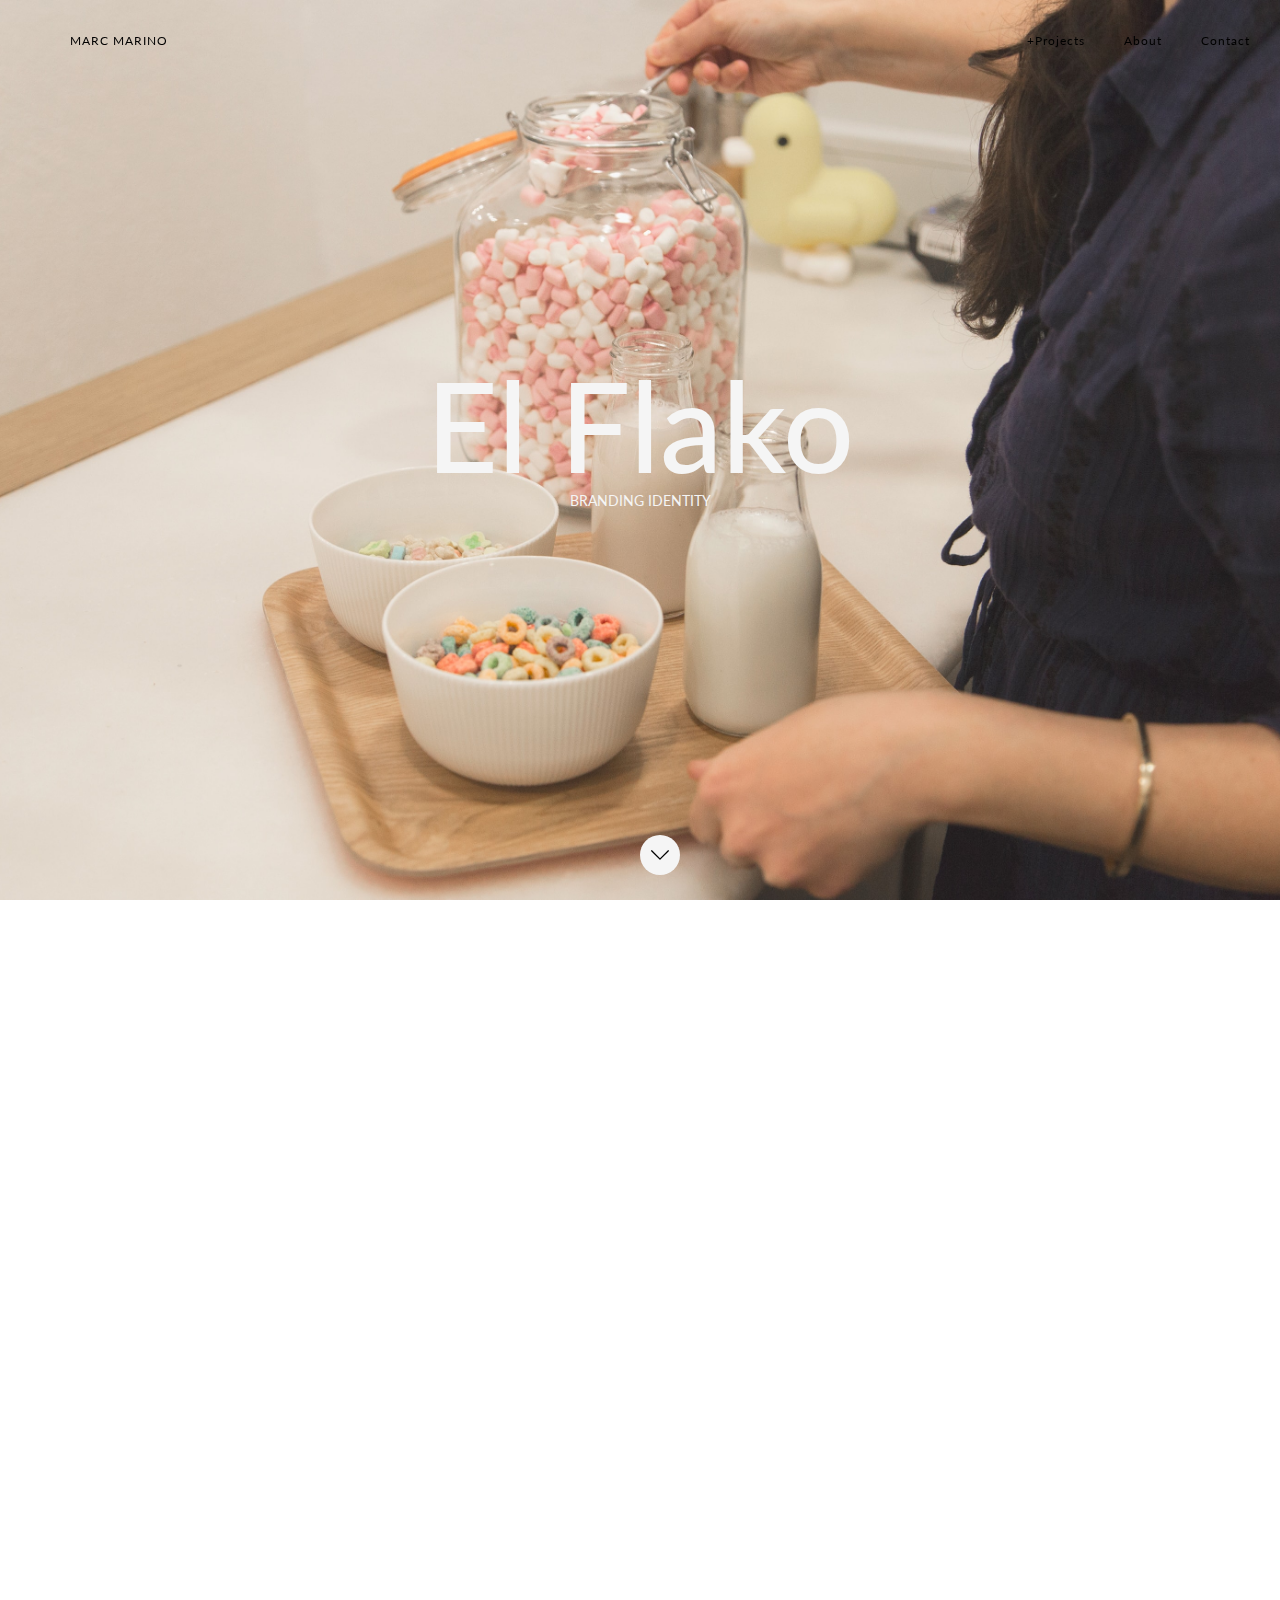
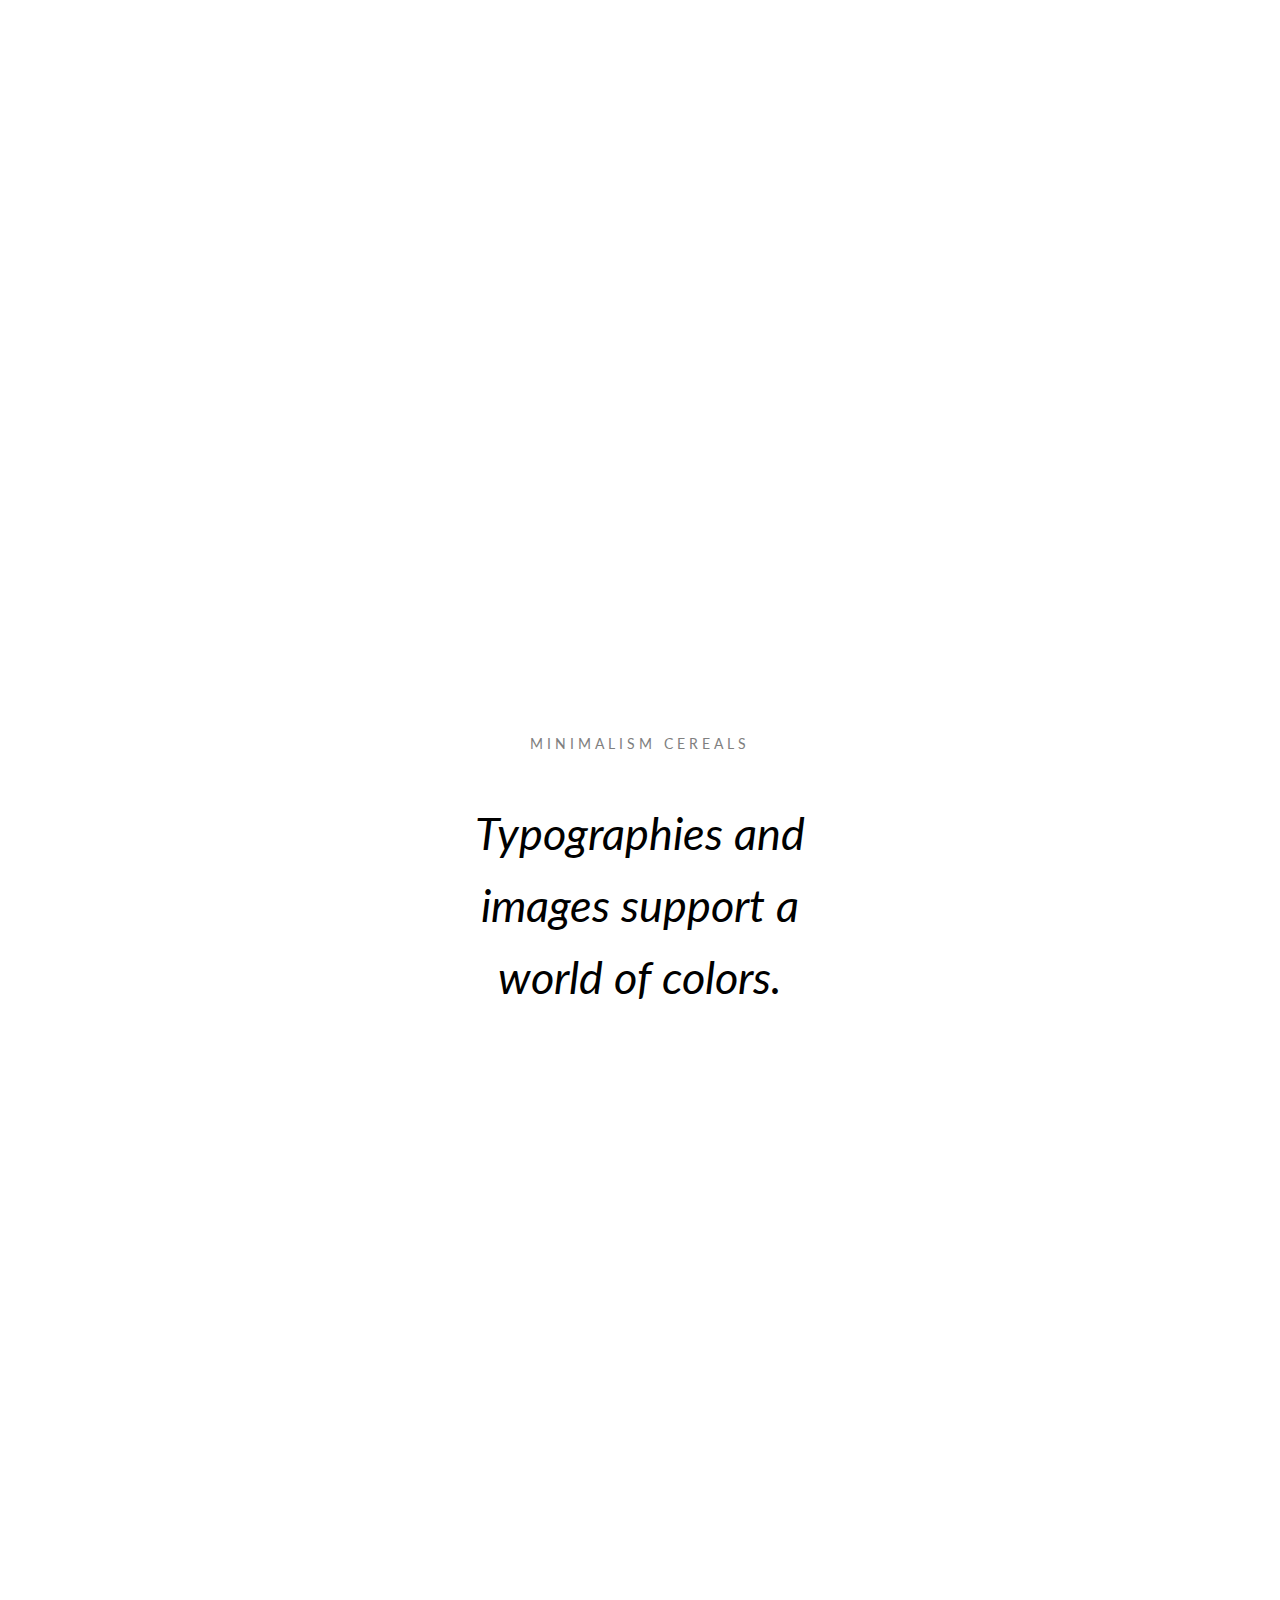
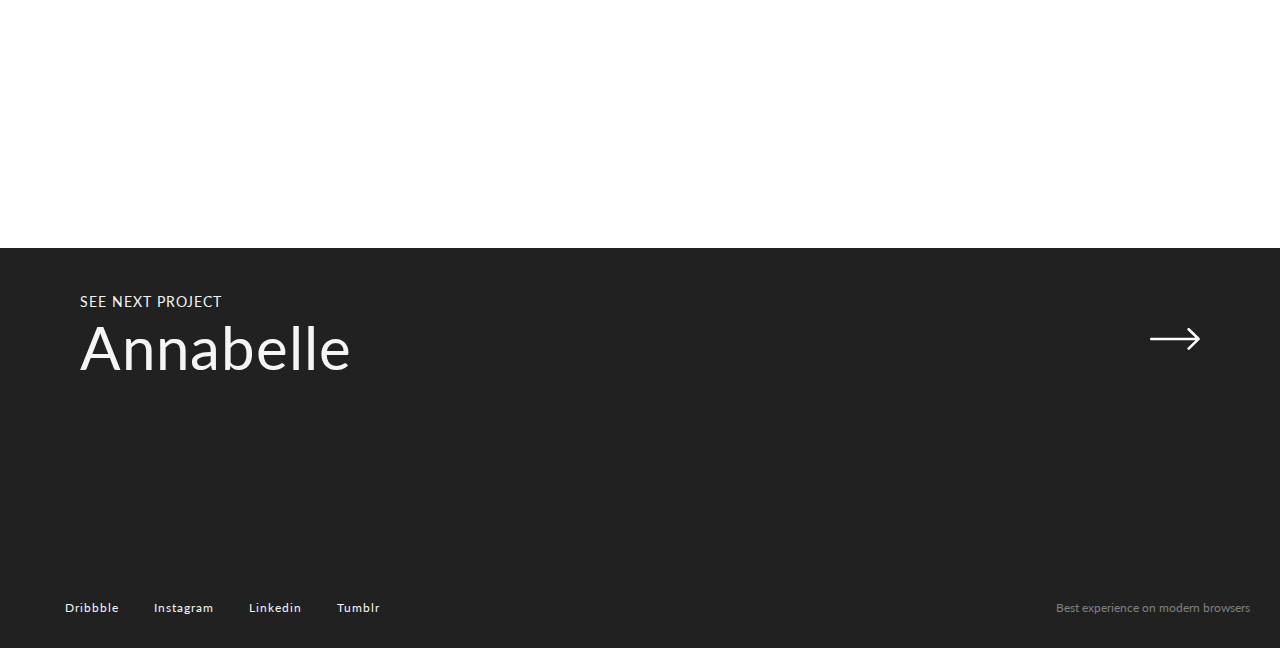
==== el-flako.html @ f0901fea "overlay to do" ====
<!DOCTYPE html>
<html lang="en">

<head>
    <meta charset="UTF-8">
    <meta name="viewport" content="width=device-width, initial-scale=1.0">
    <title>El Flako</title>
    <!-- swiper -->
    <link rel="stylesheet" href="https://unpkg.com/swiper/swiper-bundle.min.css">
    <!-- css -->
    <link rel="stylesheet" href="css/styles.min.css">
</head>

<body class="elflako">
    <!-- overlay -->
    <!--  <div class="overlay"></div> -->
    <div class="loader"></div>

    <!-- Contact -->
    <div class="contact">
        <div class="form-head">
            <h3>Hello! Let's work together</h3>
            <div class="close"></div>
        </div>
        <form>
            <input type="text" placeholder="First name" class="input-text">
            <input type="text" placeholder="Second name" class="input-text">
            <input type="email" placeholder="Email adress" class="input-text email">
            <textarea  placeholder="Project description" class="input-text textarea"></textarea>

            <div class="form-btn">
                <input type="submit" value="send request" class="btn">
                <a href="#">Download resume</a>
            </div>
        </form>
    </div>
    
    <!-- header -->
    <header class="header black">
        <div class="logo">
            <a href="index.html" class="logo">marc marino</a>
        </div>
        <nav class="main-nav">
            <a href="projects.html">+Projects</a>
            <a href="#">About</a>
            <a href="#" class="contactLink">Contact</a>
        </nav>
    </header>
    <div class="hero">
        <h1>El Flako<span>Branding identity</span></h1>
        <div class="down-arrow">
            <img src="img/down-arrow.svg" alt="down-arrow">
        </div>
    </div>
    

    <!-- challenge -->
    <div class="challenge">
        <div class="wrapper-c">
            <!-- texte -->
            <div class="chall-text reveal">
                <h4>CHALLENGE</h4>
                <p>Being the first. Being the first in showing a new concept in Barcelona. Despite its clear 60’s style. El Flako -the first cereal coffee in Barcelona- is a meeting point to discover the essence of the first cultural revolutions. At El Flako you can relive the real 60’s. So, there is a reason why the Doors’ album Morrison Hotel is the starting point of the coffee’s façade. A clear typography and, in particular, really eye-catching too.</p>
                <p>Thanks to El Flako I could experience and create something new. It was a real exercise of style, full of graphic elements adapted to the contemporary line of a urban area, as it is Barcelona. This is what El Flako is: a new style concept.</p>
            </div>
            <!-- thumbs -->
            <div class="thumbs reveal">
                <div class="col1">
                    <div class="thumb-full elfako1"></div>
                </div>
                <div class="col2">
                    <div class="thumb-full elfako2"></div>
                </div>
            </div>
            <!-- brand-identity -->
            <div class="brand-identity reveal">
                <h4>brand identity</h4>
                <p>A new concept store in <br>Barcelona with a <br> vintage soul.</p>
            </div>

            <!-- slider -->
            <div class="swiper-container reveal">
                <!-- Additional required wrapper -->
                <div class="swiper-wrapper">
                    <!-- Slides -->
                    <div class="swiper-slide">
                        <img src="img/slider1.jpeg" alt="slider">
                    </div>
                    <div class="swiper-slide">
                        <img src="img/slider2.jpeg" alt="slider">
                    </div>
                    <div class="swiper-slide">
                        <img src="img/slider3.jpg" alt="slider">
                    </div>
                    <div class="swiper-slide">
                        <img src="img/slider4.jpg" alt="slider">
                    </div>
                </div>
                <!-- pagination -->
                <div class="swiper-pagination"></div>
                <!-- buttons -->
                <div class="swiper-button-prev"></div>
                <div class="swiper-button-next"></div>
            </div>

            <!-- elfako-web -->
            <div class="elfako-web reveal">
                <div class="elfako-web-img"></div>
            </div>
            <!-- minimalism -->
            <div class="minimalism">
                <h4>minimalism cereals</h4>
                <p>Typographies and <br>images support a <br> world of colors.</p>
            </div>
            <!-- gelery -->
            <div class="galery">
                <div class="row-col reveal">
                    <div class="image1"></div>
                    <div class="image2"></div>
                </div>
                <div class="row row-img3 reveal"></div>
                <div class="row row-img4 reveal"></div>
            </div>
            
        </div>
        <!-- footer-pages -->
        <footer class="footer footer-pages">
            <div class="next-project">
                <div class="next-content">
                    <a href="#"><h3>see next project<span>Annabelle</span></h3></a>
                </div>
                <div class="arrow">
                    <a href="#"><img src="img/arrow.svg" alt="arrow"></a>
                </div>
            </div>
            <nav class="footer-nav">
                <a href="#">Dribbble</a>
                <a href="#">Instagram</a>
                <a href="#">Linkedin</a>
                <a href="#">Tumblr</a>
                <span>Best experience on modern browsers</span>
            </nav>
        </footer>
    </div>

    
    <!-- swiper -->
    <script src="https://unpkg.com/swiper/swiper-bundle.min.js"></script>
    <!-- js -->
    <script src="js/main.js"></script>
    
</body>

</html>
---- css/styles.min.css ----
@import url("https://fonts.googleapis.com/css2?family=Lato:wght@300;400;700&display=swap");@-webkit-keyframes down{0%{-webkit-transform:translateY(-100%);transform:translateY(-100%)}100%{-webkit-transform:translateY(0);transform:translateY(0)}}@keyframes down{0%{-webkit-transform:translateY(-100%);transform:translateY(-100%)}100%{-webkit-transform:translateY(0);transform:translateY(0)}}@-webkit-keyframes up{0%{opacity:0;-webkit-transform:translate(-50%, -30%);transform:translate(-50%, -30%)}100%{-webkit-transform:translate(-50%, -50%);transform:translate(-50%, -50%)}}@keyframes up{0%{opacity:0;-webkit-transform:translate(-50%, -30%);transform:translate(-50%, -30%)}100%{-webkit-transform:translate(-50%, -50%);transform:translate(-50%, -50%)}}/*! normalize.css v8.0.1 | MIT License | github.com/necolas/normalize.css */html{line-height:1.15;-webkit-text-size-adjust:100%}html{-webkit-box-sizing:border-box;box-sizing:border-box}*,*:before,*:after{-webkit-box-sizing:inherit;box-sizing:inherit}body{margin:0}main{display:block}h1{font-size:2em;margin:.67em 0}hr{-webkit-box-sizing:content-box;box-sizing:content-box;height:0;overflow:visible}pre{font-family:monospace,monospace;font-size:1em}a{background-color:transparent}abbr[title]{border-bottom:none;text-decoration:underline;-webkit-text-decoration:underline dotted;text-decoration:underline dotted}b,strong{font-weight:bolder}code,kbd,samp{font-family:monospace,monospace;font-size:1em}small{font-size:80%}sub,sup{font-size:75%;line-height:0;position:relative;vertical-align:baseline}sub{bottom:-.25em}sup{top:-.5em}img{border-style:none}button,input,optgroup,select,textarea{font-family:inherit;font-size:100%;line-height:1.15;margin:0}button,input{overflow:visible}button,select{text-transform:none}button,[type="button"],[type="reset"],[type="submit"]{-webkit-appearance:button}button::-moz-focus-inner,[type="button"]::-moz-focus-inner,[type="reset"]::-moz-focus-inner,[type="submit"]::-moz-focus-inner{border-style:none;padding:0}button:-moz-focusring,[type="button"]:-moz-focusring,[type="reset"]:-moz-focusring,[type="submit"]:-moz-focusring{outline:1px dotted ButtonText}fieldset{padding:.35em .75em .625em}legend{-webkit-box-sizing:border-box;box-sizing:border-box;color:inherit;display:table;max-width:100%;padding:0;white-space:normal}progress{vertical-align:baseline}textarea{overflow:auto}[type="checkbox"],[type="radio"]{-webkit-box-sizing:border-box;box-sizing:border-box;padding:0}[type="number"]::-webkit-inner-spin-button,[type="number"]::-webkit-outer-spin-button{height:auto}[type="search"]{-webkit-appearance:textfield;outline-offset:-2px}[type="search"]::-webkit-search-decoration{-webkit-appearance:none}::-webkit-file-upload-button{-webkit-appearance:button;font:inherit}details{display:block}summary{display:list-item}template{display:none}[hidden]{display:none}.swiper-container{width:100%;height:600px;border-radius:10px;margin-bottom:100px}.swiper-slide{background:lightgray}.swiper-button-prev,.swiper-button-next{color:white;width:80px}.footer-nav{width:100vw;position:absolute;bottom:0;left:0;display:-webkit-box;display:-ms-flexbox;display:flex;-webkit-box-pack:start;-ms-flex-pack:start;justify-content:flex-start;-webkit-box-align:center;-ms-flex-align:center;align-items:center;padding:30px}.footer-nav a{margin-left:35px}.footer-nav span{margin-left:auto;font-size:12px;color:gray}@media screen and (max-width: 990px){.footer-nav{display:none}}.footer-pages{background:#212121;color:whitesmoke;position:relative;height:400px}.footer-pages .next-project{display:-webkit-box;display:-ms-flexbox;display:flex;padding:30px 80px}.footer-pages .next-project .next-content h3{text-transform:uppercase;font-size:14px;line-height:20px;letter-spacing:1px;font-weight:400}.footer-pages .next-project .next-content h3 span{display:block;font-size:60px;line-height:50px;text-transform:capitalize;padding-top:10px}.footer-pages .next-project .arrow{width:50px;margin-left:auto;margin-top:50px}@media (max-width: 990px){.footer-pages{height:300px}}.header{width:100vw;position:fixed;display:-webkit-box;display:-ms-flexbox;display:flex;z-index:11;-webkit-box-pack:end;-ms-flex-pack:end;justify-content:flex-end;padding:30px;-webkit-animation:1s ease-out down;animation:1s ease-out down}.header .logo{margin-right:auto;margin-left:20px;text-transform:uppercase}.header .main-nav a{margin-left:35px}.header .main-nav a:hover{text-decoration:line-through}@media screen and (max-width: 990px){.header{display:block;background-color:#2c2d2d}.header .logo{margin-right:0;margin-left:0;text-align:center;font-size:12px;letter-spacing:4px}.header .main-nav{display:-webkit-box;display:-ms-flexbox;display:flex;-ms-flex-pack:distribute;justify-content:space-around;margin-top:40px}}body{width:100vw;font-family:'Lato', sans-serif;background:black;overflow-x:hidden}img{max-width:100%}a{text-decoration:none;font-size:12px;line-height:20px;font-weight:400;color:whitesmoke;letter-spacing:1px}.overlay{background-color:#1a1a1a;opacity:1;position:absolute;z-index:100}.reveal{opacity:0;-webkit-transform:translateY(0);transform:translateY(0)}.reveal-visible{opacity:1;-webkit-transform:translateY(-60px);transform:translateY(-60px);-webkit-transition:1s;transition:1s}.contact{width:600px;height:100vh;background-color:#141414;position:fixed;top:0;right:-600px;z-index:18;padding:20px 40px;-webkit-transition:.3s  all ease-in-out;transition:.3s  all ease-in-out}.contact h3{font-size:32px;font-weight:500;color:whitesmoke}.contact form{display:-webkit-box;display:-ms-flexbox;display:flex;-ms-flex-wrap:wrap;flex-wrap:wrap;-webkit-box-pack:justify;-ms-flex-pack:justify;justify-content:space-between}.contact form .input-text{width:48%;height:50px;margin-right:10px;margin-bottom:20px;padding-left:10px;border-style:none;border-radius:2px;background-color:#2c2d2d;font-size:14px;font-weight:400}.contact form .input-text.email{width:100%}.contact form .input-text.textarea{width:100%;height:200px;padding-top:10px}.btn{margin-top:20px;padding:15px;border:1px solid #fff;border-radius:2px;background-color:transparent;color:#fff;font-size:14px;font-weight:500;letter-spacing:1px;cursor:pointer}.form-btn a{color:#fff;text-decoration:underline;border:none;margin-left:20px;font-size:14px;font-weight:500;letter-spacing:1px;cursor:pointer}.form-head{display:-webkit-box;display:-ms-flexbox;display:flex;-webkit-box-pack:justify;-ms-flex-pack:justify;justify-content:space-between;-webkit-box-align:center;-ms-flex-align:center;align-items:center;margin-bottom:40px}.close{width:30px;height:30px;float:right;border-radius:30px;background-image:url(../img/close.svg);background-position:50% 50%;background-size:10px;background-repeat:no-repeat}.closed{-webkit-transition:.3s all ease-in-out;transition:.3s all ease-in-out;right:0}@media screen and (max-width: 990px){.contact{width:100vw;right:-100vw}.closed{right:0}}body.elflako{background-color:white}.header.black a{color:black}.hero{background:url(../img/hero.jpg) center/cover;background-attachment:fixed;height:100vh;display:-webkit-box;display:-ms-flexbox;display:flex;-webkit-box-pack:center;-ms-flex-pack:center;justify-content:center;-webkit-box-align:center;-ms-flex-align:center;align-items:center}.hero h1{color:whitesmoke;font-size:125px;line-height:72px;font-weight:500;text-align:center}.hero h1 span{display:block;font-size:14px;line-height:20px;font-weight:400;padding-top:30px;text-transform:uppercase}.down-arrow{width:40px;height:40px;position:absolute;bottom:25px;left:50%;background:whitesmoke;border-radius:100%;display:-webkit-box;display:-ms-flexbox;display:flex;-webkit-box-pack:center;-ms-flex-pack:center;justify-content:center;-webkit-box-align:center;-ms-flex-align:center;align-items:center}.down-arrow img{width:20px}.challenge{margin:0}.challenge .wrapper-c{width:50%;margin:0 auto}.challenge .wrapper-c .chall-text{margin:0 auto}.challenge .wrapper-c .chall-text h4{margin:0;padding-top:150px;color:gray;letter-spacing:4px;font-weight:400}.challenge .wrapper-c .chall-text p{font-size:16px;line-height:32px;color:#333;padding-top:30px}.challenge .wrapper-c .thumbs{width:100%;height:500px;display:-webkit-box;display:-ms-flexbox;display:flex;-webkit-box-pack:justify;-ms-flex-pack:justify;justify-content:space-between;margin-top:100px}.challenge .wrapper-c .thumbs .col1{width:48%;height:500px;padding-right:15px;padding-left:0px;background-color:#fafafa;border-radius:10px}.challenge .wrapper-c .thumbs .col1 .elfako1{background:url(../img/brand-black.png) center/contain;background-repeat:no-repeat}.challenge .wrapper-c .thumbs .col2{width:48%;height:500px;padding-right:0px;padding-left:15px;background-color:#2c2d2d;border-radius:10px}.challenge .wrapper-c .thumbs .col2 .elfako2{background:url(../img/brand-white.png) center/contain;background-repeat:no-repeat}.thumb-full{width:100%;height:100%}.brand-identity{width:70%;margin:0 auto;text-align:center;padding:140px 0 40px}.brand-identity h4{color:gray;letter-spacing:4px;font-weight:400;text-transform:uppercase;font-size:14px}.brand-identity p{font-size:45px;line-height:72px;font-style:italic}.elfako-web{height:600px;border-radius:10px}.elfako-web .elfako-web-img{background:url(../img/flako-web-min.png) center/cover;height:100%}.minimalism{width:70%;margin:0 auto;text-align:center;padding:80px 0}.minimalism h4{color:gray;letter-spacing:4px;font-weight:400;text-transform:uppercase;font-size:14px}.minimalism p{font-size:45px;line-height:72px;font-style:italic}.galery{width:100%}.galery .row-col{display:-webkit-box;display:-ms-flexbox;display:flex;-webkit-box-pack:justify;-ms-flex-pack:justify;justify-content:space-between;margin-bottom:80px}.galery .row-col>div{width:48%}.galery .row-col .image1{background:url(../img/03.jpg) center/cover;background-repeat:no-repeat;padding-right:15px;padding-left:0px;border-radius:10px;height:500px}.galery .row-col .image2{background:url(../img/04.jpg) center/cover;background-repeat:no-repeat;padding-right:0px;padding-left:15px;border-radius:10px;height:500px}.galery .row{height:800px;border-radius:10px;margin:50px 0}.galery .row-img3{background:url(../img/flako6-min.jpg) center/cover}.galery .row-img4{background:url(../img/flako7-min.jpg) center/cover;margin-bottom:80px}@media (max-width: 990px){.elflako .header{background:white}.elflako .header a{color:#2c2d2d}.hero{height:500px;width:100vw;position:relative;top:136px;left:0;background-attachment:initial}.hero h1{font-size:70px}.hero h1 span{padding-top:10px}.hero .down-arrow{display:none}.challenge .wrapper-c{width:90%;padding-top:100px}.challenge .wrapper-c .chall-text{width:90%}.challenge .wrapper-c .thumbs{margin-top:60px;-webkit-box-orient:vertical;-webkit-box-direction:normal;-ms-flex-direction:column;flex-direction:column;height:auto}.challenge .wrapper-c .thumbs .col1,.challenge .wrapper-c .thumbs .col2{margin-bottom:20px;width:100%}.brand-identity{padding-top:40px}.minimalism{padding-top:10px}.galery .row-col{-webkit-box-orient:vertical;-webkit-box-direction:normal;-ms-flex-direction:column;flex-direction:column;margin-bottom:0}.galery .row-col .image1,.galery .row-col .image2{width:100%;margin-bottom:30px}.galery .row{height:500px}}.splash{position:absolute;left:50%;top:50%;-webkit-transform:translate(-50%, -50%);transform:translate(-50%, -50%);width:70%;display:-webkit-box;display:-ms-flexbox;display:flex;-webkit-box-pack:justify;-ms-flex-pack:justify;justify-content:space-between;-webkit-box-align:center;-ms-flex-align:center;align-items:center;-webkit-animation:1.4s ease-out up;animation:1.4s ease-out up}.splash h1{font-size:125px;line-height:90px;font-weight:400;color:whitesmoke;width:70%}.splash h1 .sous-titre{font-size:14px;display:block}@media (max-width: 990px){.splash h1{width:100%;font-size:85px;letter-spacing:-2px;margin:0}.splash h1 .sous-titre{letter-spacing:2px}.splash a{display:none}}.works{width:100vw;height:100vh;display:-webkit-box;display:-ms-flexbox;display:flex;z-index:-2}.works>div{width:25%;position:relative;display:-webkit-box;display:-ms-flexbox;display:flex;-webkit-box-pack:center;-ms-flex-pack:center;justify-content:center;-webkit-box-align:center;-ms-flex-align:center;align-items:center;overflow:hidden}.works>div h2{font-size:30px;font-weight:normal}.works>div h2 span{display:block;font-size:12px;margin-top:10px;text-transform:uppercase;text-align:center}.work1:before{background:url(../img/download-2.jpg) center/cover}.work2:before{background:url(../img/download.png) center/cover}.work3:before{background:url(../img/download.jpg) center/cover}.work4:before{background:url(../img/download-1.jpg) center/cover}.works div:before{content:'';position:absolute;top:0;left:0;width:100%;height:100%;opacity:0;-webkit-transition:.3s all ease-in-out;transition:.3s all ease-in-out;z-index:-1}.works div:hover:before{opacity:1}@media (max-width: 990px){.works{display:inline-block;height:100vh;width:100vw;padding-top:10%}.works>div{position:relative;height:600px;width:100%;display:-webkit-box;display:-ms-flexbox;display:flex;-webkit-box-pack:center;-ms-flex-pack:center;justify-content:center;-webkit-box-align:center;-ms-flex-align:center;align-items:center}.works div:before{opacity:1}.works>div h2{font-size:60px}.works>div h2 span{margin-top:20px}}
/*# sourceMappingURL=styles.min.css.map */
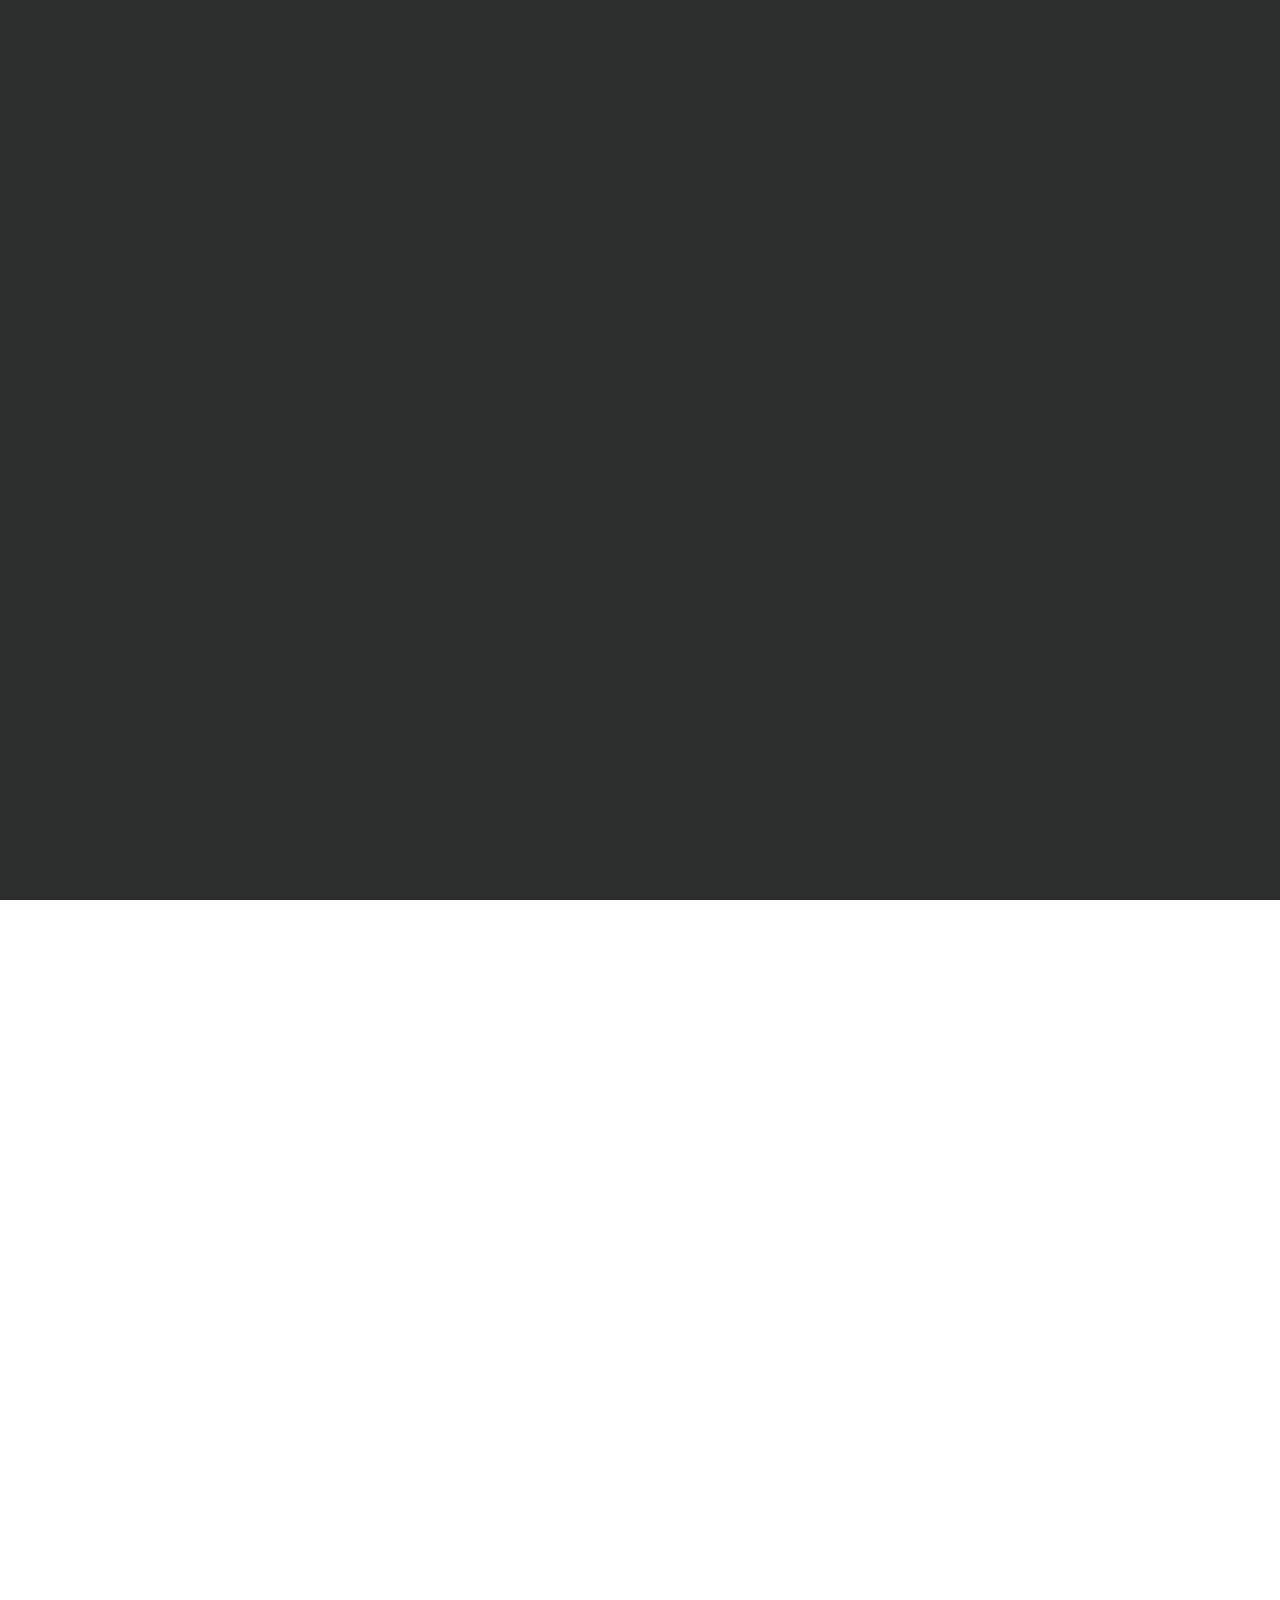
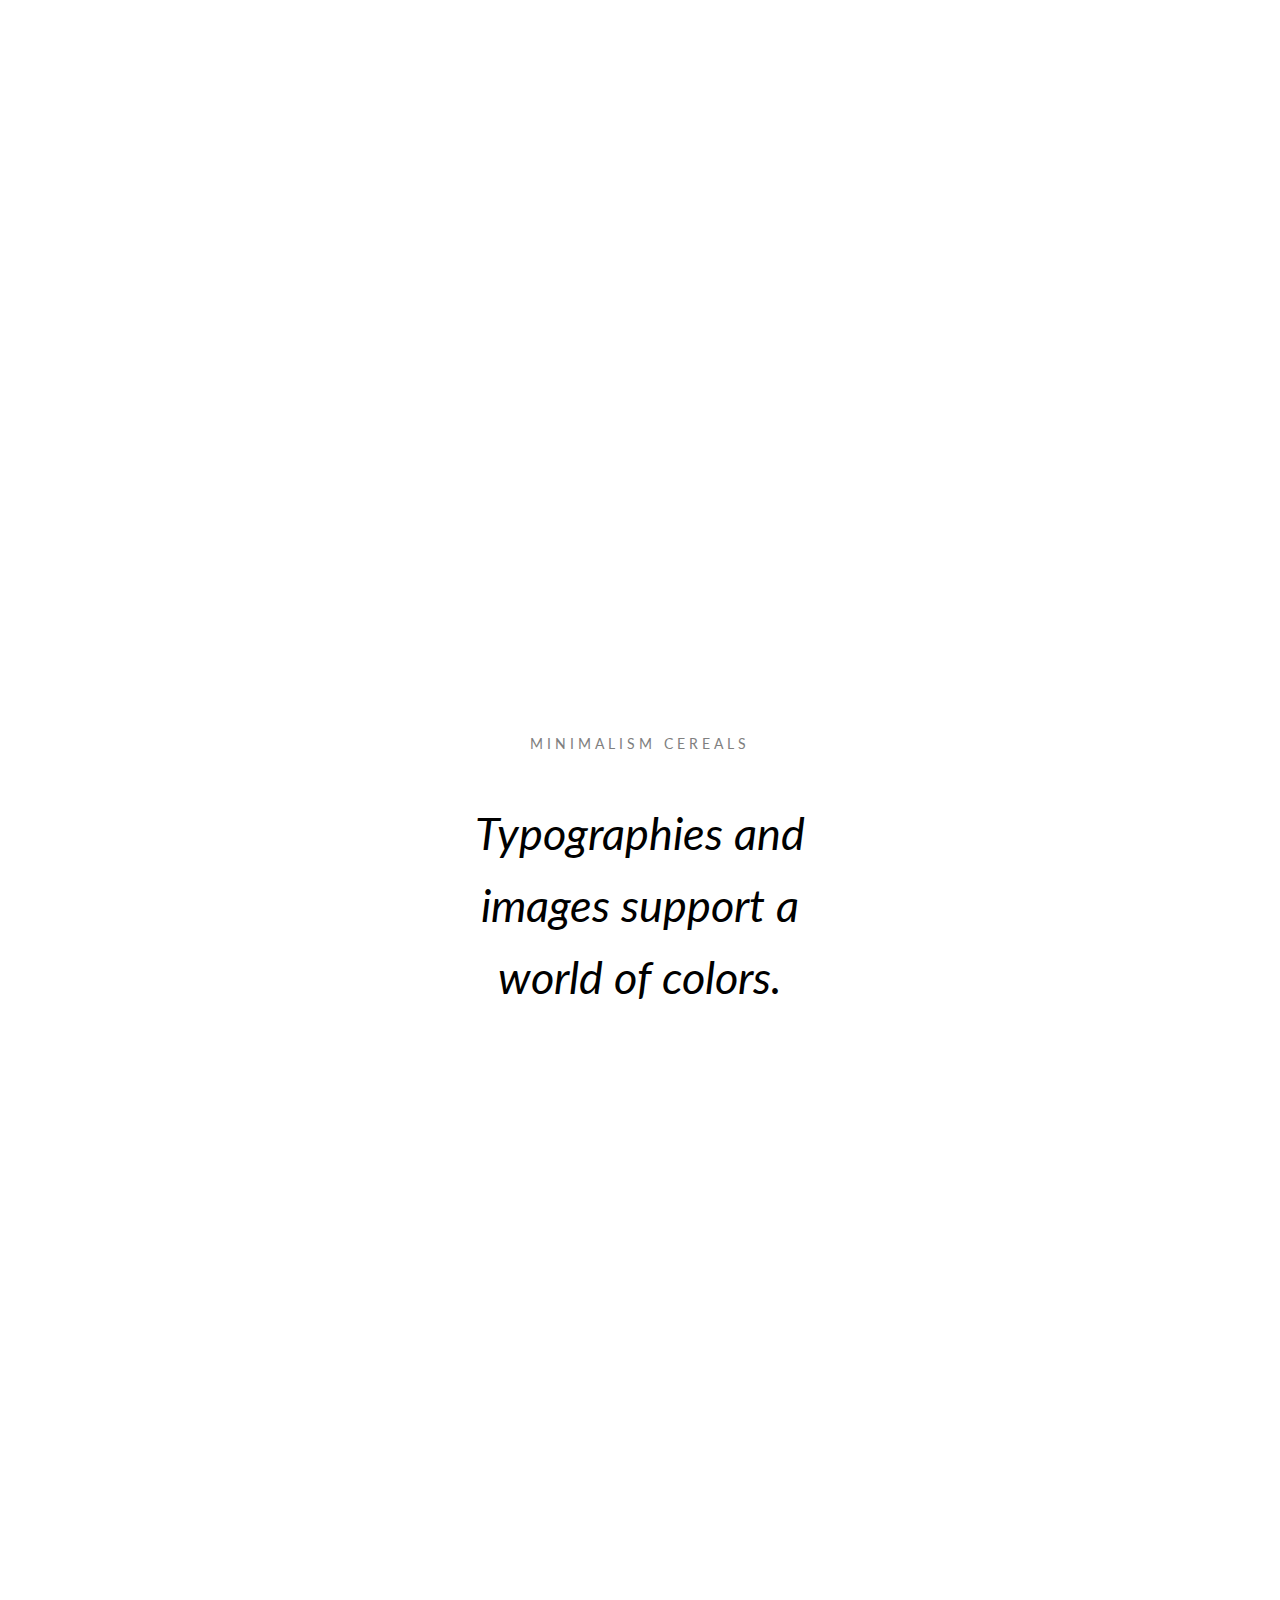
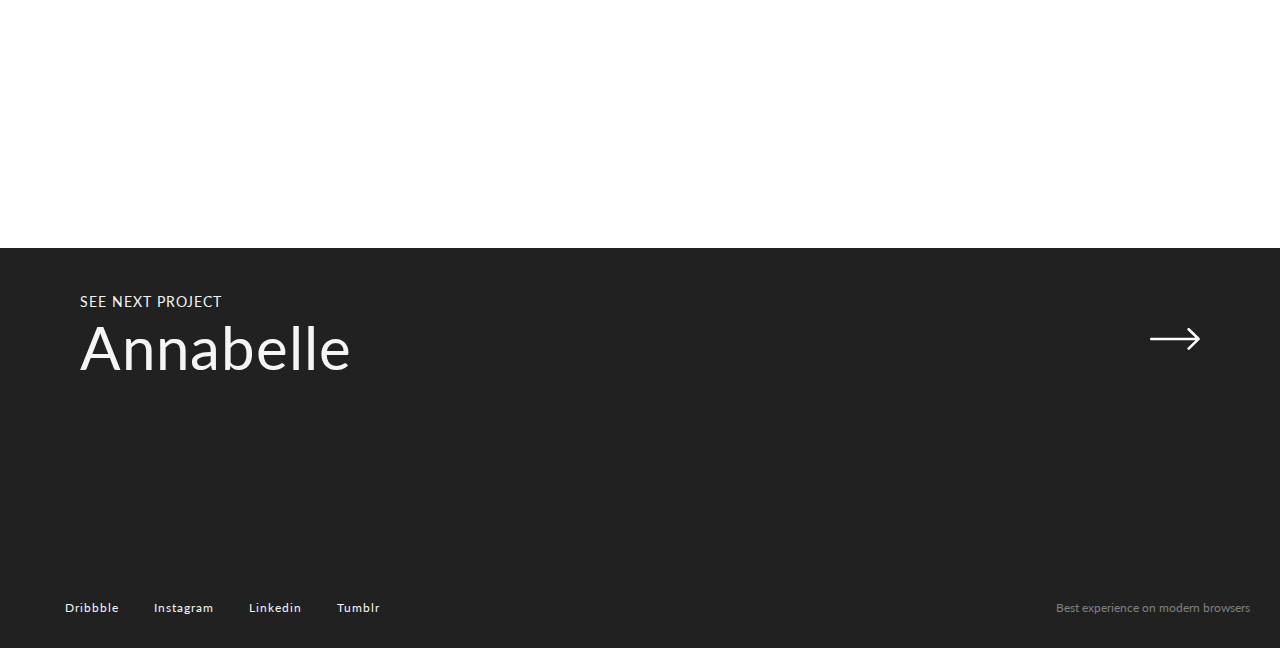
==== commit 163d88ec: "curtain + margin-left" ====
--- a/el-flako.html
+++ b/el-flako.html
@@ -12,9 +12,8 @@
 </head>
 
 <body class="elflako">
-    <!-- overlay -->
-    <!--  <div class="overlay"></div> -->
-    <div class="loader"></div>
+    <!-- curtain -->
+    <div class="curtain"></div>
 
     <!-- Contact -->
     <div class="contact">
--- a/css/styles.min.css
+++ b/css/styles.min.css
@@ -1,2 +1,2 @@
-@import url("https://fonts.googleapis.com/css2?family=Lato:wght@300;400;700&display=swap");@-webkit-keyframes down{0%{-webkit-transform:translateY(-100%);transform:translateY(-100%)}100%{-webkit-transform:translateY(0);transform:translateY(0)}}@keyframes down{0%{-webkit-transform:translateY(-100%);transform:translateY(-100%)}100%{-webkit-transform:translateY(0);transform:translateY(0)}}@-webkit-keyframes up{0%{opacity:0;-webkit-transform:translate(-50%, -30%);transform:translate(-50%, -30%)}100%{-webkit-transform:translate(-50%, -50%);transform:translate(-50%, -50%)}}@keyframes up{0%{opacity:0;-webkit-transform:translate(-50%, -30%);transform:translate(-50%, -30%)}100%{-webkit-transform:translate(-50%, -50%);transform:translate(-50%, -50%)}}/*! normalize.css v8.0.1 | MIT License | github.com/necolas/normalize.css */html{line-height:1.15;-webkit-text-size-adjust:100%}html{-webkit-box-sizing:border-box;box-sizing:border-box}*,*:before,*:after{-webkit-box-sizing:inherit;box-sizing:inherit}body{margin:0}main{display:block}h1{font-size:2em;margin:.67em 0}hr{-webkit-box-sizing:content-box;box-sizing:content-box;height:0;overflow:visible}pre{font-family:monospace,monospace;font-size:1em}a{background-color:transparent}abbr[title]{border-bottom:none;text-decoration:underline;-webkit-text-decoration:underline dotted;text-decoration:underline dotted}b,strong{font-weight:bolder}code,kbd,samp{font-family:monospace,monospace;font-size:1em}small{font-size:80%}sub,sup{font-size:75%;line-height:0;position:relative;vertical-align:baseline}sub{bottom:-.25em}sup{top:-.5em}img{border-style:none}button,input,optgroup,select,textarea{font-family:inherit;font-size:100%;line-height:1.15;margin:0}button,input{overflow:visible}button,select{text-transform:none}button,[type="button"],[type="reset"],[type="submit"]{-webkit-appearance:button}button::-moz-focus-inner,[type="button"]::-moz-focus-inner,[type="reset"]::-moz-focus-inner,[type="submit"]::-moz-focus-inner{border-style:none;padding:0}button:-moz-focusring,[type="button"]:-moz-focusring,[type="reset"]:-moz-focusring,[type="submit"]:-moz-focusring{outline:1px dotted ButtonText}fieldset{padding:.35em .75em .625em}legend{-webkit-box-sizing:border-box;box-sizing:border-box;color:inherit;display:table;max-width:100%;padding:0;white-space:normal}progress{vertical-align:baseline}textarea{overflow:auto}[type="checkbox"],[type="radio"]{-webkit-box-sizing:border-box;box-sizing:border-box;padding:0}[type="number"]::-webkit-inner-spin-button,[type="number"]::-webkit-outer-spin-button{height:auto}[type="search"]{-webkit-appearance:textfield;outline-offset:-2px}[type="search"]::-webkit-search-decoration{-webkit-appearance:none}::-webkit-file-upload-button{-webkit-appearance:button;font:inherit}details{display:block}summary{display:list-item}template{display:none}[hidden]{display:none}.swiper-container{width:100%;height:600px;border-radius:10px;margin-bottom:100px}.swiper-slide{background:lightgray}.swiper-button-prev,.swiper-button-next{color:white;width:80px}.footer-nav{width:100vw;position:absolute;bottom:0;left:0;display:-webkit-box;display:-ms-flexbox;display:flex;-webkit-box-pack:start;-ms-flex-pack:start;justify-content:flex-start;-webkit-box-align:center;-ms-flex-align:center;align-items:center;padding:30px}.footer-nav a{margin-left:35px}.footer-nav span{margin-left:auto;font-size:12px;color:gray}@media screen and (max-width: 990px){.footer-nav{display:none}}.footer-pages{background:#212121;color:whitesmoke;position:relative;height:400px}.footer-pages .next-project{display:-webkit-box;display:-ms-flexbox;display:flex;padding:30px 80px}.footer-pages .next-project .next-content h3{text-transform:uppercase;font-size:14px;line-height:20px;letter-spacing:1px;font-weight:400}.footer-pages .next-project .next-content h3 span{display:block;font-size:60px;line-height:50px;text-transform:capitalize;padding-top:10px}.footer-pages .next-project .arrow{width:50px;margin-left:auto;margin-top:50px}@media (max-width: 990px){.footer-pages{height:300px}}.header{width:100vw;position:fixed;display:-webkit-box;display:-ms-flexbox;display:flex;z-index:11;-webkit-box-pack:end;-ms-flex-pack:end;justify-content:flex-end;padding:30px;-webkit-animation:1s ease-out down;animation:1s ease-out down}.header .logo{margin-right:auto;margin-left:20px;text-transform:uppercase}.header .main-nav a{margin-left:35px}.header .main-nav a:hover{text-decoration:line-through}@media screen and (max-width: 990px){.header{display:block;background-color:#2c2d2d}.header .logo{margin-right:0;margin-left:0;text-align:center;font-size:12px;letter-spacing:4px}.header .main-nav{display:-webkit-box;display:-ms-flexbox;display:flex;-ms-flex-pack:distribute;justify-content:space-around;margin-top:40px}}body{width:100vw;font-family:'Lato', sans-serif;background:black;overflow-x:hidden}img{max-width:100%}a{text-decoration:none;font-size:12px;line-height:20px;font-weight:400;color:whitesmoke;letter-spacing:1px}.overlay{background-color:#1a1a1a;opacity:1;position:absolute;z-index:100}.reveal{opacity:0;-webkit-transform:translateY(0);transform:translateY(0)}.reveal-visible{opacity:1;-webkit-transform:translateY(-60px);transform:translateY(-60px);-webkit-transition:1s;transition:1s}.contact{width:600px;height:100vh;background-color:#141414;position:fixed;top:0;right:-600px;z-index:18;padding:20px 40px;-webkit-transition:.3s  all ease-in-out;transition:.3s  all ease-in-out}.contact h3{font-size:32px;font-weight:500;color:whitesmoke}.contact form{display:-webkit-box;display:-ms-flexbox;display:flex;-ms-flex-wrap:wrap;flex-wrap:wrap;-webkit-box-pack:justify;-ms-flex-pack:justify;justify-content:space-between}.contact form .input-text{width:48%;height:50px;margin-right:10px;margin-bottom:20px;padding-left:10px;border-style:none;border-radius:2px;background-color:#2c2d2d;font-size:14px;font-weight:400}.contact form .input-text.email{width:100%}.contact form .input-text.textarea{width:100%;height:200px;padding-top:10px}.btn{margin-top:20px;padding:15px;border:1px solid #fff;border-radius:2px;background-color:transparent;color:#fff;font-size:14px;font-weight:500;letter-spacing:1px;cursor:pointer}.form-btn a{color:#fff;text-decoration:underline;border:none;margin-left:20px;font-size:14px;font-weight:500;letter-spacing:1px;cursor:pointer}.form-head{display:-webkit-box;display:-ms-flexbox;display:flex;-webkit-box-pack:justify;-ms-flex-pack:justify;justify-content:space-between;-webkit-box-align:center;-ms-flex-align:center;align-items:center;margin-bottom:40px}.close{width:30px;height:30px;float:right;border-radius:30px;background-image:url(../img/close.svg);background-position:50% 50%;background-size:10px;background-repeat:no-repeat}.closed{-webkit-transition:.3s all ease-in-out;transition:.3s all ease-in-out;right:0}@media screen and (max-width: 990px){.contact{width:100vw;right:-100vw}.closed{right:0}}body.elflako{background-color:white}.header.black a{color:black}.hero{background:url(../img/hero.jpg) center/cover;background-attachment:fixed;height:100vh;display:-webkit-box;display:-ms-flexbox;display:flex;-webkit-box-pack:center;-ms-flex-pack:center;justify-content:center;-webkit-box-align:center;-ms-flex-align:center;align-items:center}.hero h1{color:whitesmoke;font-size:125px;line-height:72px;font-weight:500;text-align:center}.hero h1 span{display:block;font-size:14px;line-height:20px;font-weight:400;padding-top:30px;text-transform:uppercase}.down-arrow{width:40px;height:40px;position:absolute;bottom:25px;left:50%;background:whitesmoke;border-radius:100%;display:-webkit-box;display:-ms-flexbox;display:flex;-webkit-box-pack:center;-ms-flex-pack:center;justify-content:center;-webkit-box-align:center;-ms-flex-align:center;align-items:center}.down-arrow img{width:20px}.challenge{margin:0}.challenge .wrapper-c{width:50%;margin:0 auto}.challenge .wrapper-c .chall-text{margin:0 auto}.challenge .wrapper-c .chall-text h4{margin:0;padding-top:150px;color:gray;letter-spacing:4px;font-weight:400}.challenge .wrapper-c .chall-text p{font-size:16px;line-height:32px;color:#333;padding-top:30px}.challenge .wrapper-c .thumbs{width:100%;height:500px;display:-webkit-box;display:-ms-flexbox;display:flex;-webkit-box-pack:justify;-ms-flex-pack:justify;justify-content:space-between;margin-top:100px}.challenge .wrapper-c .thumbs .col1{width:48%;height:500px;padding-right:15px;padding-left:0px;background-color:#fafafa;border-radius:10px}.challenge .wrapper-c .thumbs .col1 .elfako1{background:url(../img/brand-black.png) center/contain;background-repeat:no-repeat}.challenge .wrapper-c .thumbs .col2{width:48%;height:500px;padding-right:0px;padding-left:15px;background-color:#2c2d2d;border-radius:10px}.challenge .wrapper-c .thumbs .col2 .elfako2{background:url(../img/brand-white.png) center/contain;background-repeat:no-repeat}.thumb-full{width:100%;height:100%}.brand-identity{width:70%;margin:0 auto;text-align:center;padding:140px 0 40px}.brand-identity h4{color:gray;letter-spacing:4px;font-weight:400;text-transform:uppercase;font-size:14px}.brand-identity p{font-size:45px;line-height:72px;font-style:italic}.elfako-web{height:600px;border-radius:10px}.elfako-web .elfako-web-img{background:url(../img/flako-web-min.png) center/cover;height:100%}.minimalism{width:70%;margin:0 auto;text-align:center;padding:80px 0}.minimalism h4{color:gray;letter-spacing:4px;font-weight:400;text-transform:uppercase;font-size:14px}.minimalism p{font-size:45px;line-height:72px;font-style:italic}.galery{width:100%}.galery .row-col{display:-webkit-box;display:-ms-flexbox;display:flex;-webkit-box-pack:justify;-ms-flex-pack:justify;justify-content:space-between;margin-bottom:80px}.galery .row-col>div{width:48%}.galery .row-col .image1{background:url(../img/03.jpg) center/cover;background-repeat:no-repeat;padding-right:15px;padding-left:0px;border-radius:10px;height:500px}.galery .row-col .image2{background:url(../img/04.jpg) center/cover;background-repeat:no-repeat;padding-right:0px;padding-left:15px;border-radius:10px;height:500px}.galery .row{height:800px;border-radius:10px;margin:50px 0}.galery .row-img3{background:url(../img/flako6-min.jpg) center/cover}.galery .row-img4{background:url(../img/flako7-min.jpg) center/cover;margin-bottom:80px}@media (max-width: 990px){.elflako .header{background:white}.elflako .header a{color:#2c2d2d}.hero{height:500px;width:100vw;position:relative;top:136px;left:0;background-attachment:initial}.hero h1{font-size:70px}.hero h1 span{padding-top:10px}.hero .down-arrow{display:none}.challenge .wrapper-c{width:90%;padding-top:100px}.challenge .wrapper-c .chall-text{width:90%}.challenge .wrapper-c .thumbs{margin-top:60px;-webkit-box-orient:vertical;-webkit-box-direction:normal;-ms-flex-direction:column;flex-direction:column;height:auto}.challenge .wrapper-c .thumbs .col1,.challenge .wrapper-c .thumbs .col2{margin-bottom:20px;width:100%}.brand-identity{padding-top:40px}.minimalism{padding-top:10px}.galery .row-col{-webkit-box-orient:vertical;-webkit-box-direction:normal;-ms-flex-direction:column;flex-direction:column;margin-bottom:0}.galery .row-col .image1,.galery .row-col .image2{width:100%;margin-bottom:30px}.galery .row{height:500px}}.splash{position:absolute;left:50%;top:50%;-webkit-transform:translate(-50%, -50%);transform:translate(-50%, -50%);width:70%;display:-webkit-box;display:-ms-flexbox;display:flex;-webkit-box-pack:justify;-ms-flex-pack:justify;justify-content:space-between;-webkit-box-align:center;-ms-flex-align:center;align-items:center;-webkit-animation:1.4s ease-out up;animation:1.4s ease-out up}.splash h1{font-size:125px;line-height:90px;font-weight:400;color:whitesmoke;width:70%}.splash h1 .sous-titre{font-size:14px;display:block}@media (max-width: 990px){.splash h1{width:100%;font-size:85px;letter-spacing:-2px;margin:0}.splash h1 .sous-titre{letter-spacing:2px}.splash a{display:none}}.works{width:100vw;height:100vh;display:-webkit-box;display:-ms-flexbox;display:flex;z-index:-2}.works>div{width:25%;position:relative;display:-webkit-box;display:-ms-flexbox;display:flex;-webkit-box-pack:center;-ms-flex-pack:center;justify-content:center;-webkit-box-align:center;-ms-flex-align:center;align-items:center;overflow:hidden}.works>div h2{font-size:30px;font-weight:normal}.works>div h2 span{display:block;font-size:12px;margin-top:10px;text-transform:uppercase;text-align:center}.work1:before{background:url(../img/download-2.jpg) center/cover}.work2:before{background:url(../img/download.png) center/cover}.work3:before{background:url(../img/download.jpg) center/cover}.work4:before{background:url(../img/download-1.jpg) center/cover}.works div:before{content:'';position:absolute;top:0;left:0;width:100%;height:100%;opacity:0;-webkit-transition:.3s all ease-in-out;transition:.3s all ease-in-out;z-index:-1}.works div:hover:before{opacity:1}@media (max-width: 990px){.works{display:inline-block;height:100vh;width:100vw;padding-top:10%}.works>div{position:relative;height:600px;width:100%;display:-webkit-box;display:-ms-flexbox;display:flex;-webkit-box-pack:center;-ms-flex-pack:center;justify-content:center;-webkit-box-align:center;-ms-flex-align:center;align-items:center}.works div:before{opacity:1}.works>div h2{font-size:60px}.works>div h2 span{margin-top:20px}}
+@import url("https://fonts.googleapis.com/css2?family=Lato:wght@300;400;700&display=swap");@-webkit-keyframes down{0%{-webkit-transform:translateY(-100%);transform:translateY(-100%)}100%{-webkit-transform:translateY(0);transform:translateY(0)}}@keyframes down{0%{-webkit-transform:translateY(-100%);transform:translateY(-100%)}100%{-webkit-transform:translateY(0);transform:translateY(0)}}@-webkit-keyframes up{0%{opacity:0;-webkit-transform:translate(-50%, -30%);transform:translate(-50%, -30%)}100%{-webkit-transform:translate(-50%, -50%);transform:translate(-50%, -50%)}}@keyframes up{0%{opacity:0;-webkit-transform:translate(-50%, -30%);transform:translate(-50%, -30%)}100%{-webkit-transform:translate(-50%, -50%);transform:translate(-50%, -50%)}}@-webkit-keyframes rideau{0%{-webkit-transform:translateX(0);transform:translateX(0)}100%{-webkit-transform:translateX(100%);transform:translateX(100%)}}@keyframes rideau{0%{-webkit-transform:translateX(0);transform:translateX(0)}100%{-webkit-transform:translateX(100%);transform:translateX(100%)}}/*! normalize.css v8.0.1 | MIT License | github.com/necolas/normalize.css */html{line-height:1.15;-webkit-text-size-adjust:100%}html{-webkit-box-sizing:border-box;box-sizing:border-box}*,*:before,*:after{-webkit-box-sizing:inherit;box-sizing:inherit}body{margin:0}main{display:block}h1{font-size:2em;margin:.67em 0}hr{-webkit-box-sizing:content-box;box-sizing:content-box;height:0;overflow:visible}pre{font-family:monospace,monospace;font-size:1em}a{background-color:transparent}abbr[title]{border-bottom:none;text-decoration:underline;-webkit-text-decoration:underline dotted;text-decoration:underline dotted}b,strong{font-weight:bolder}code,kbd,samp{font-family:monospace,monospace;font-size:1em}small{font-size:80%}sub,sup{font-size:75%;line-height:0;position:relative;vertical-align:baseline}sub{bottom:-.25em}sup{top:-.5em}img{border-style:none}button,input,optgroup,select,textarea{font-family:inherit;font-size:100%;line-height:1.15;margin:0}button,input{overflow:visible}button,select{text-transform:none}button,[type="button"],[type="reset"],[type="submit"]{-webkit-appearance:button}button::-moz-focus-inner,[type="button"]::-moz-focus-inner,[type="reset"]::-moz-focus-inner,[type="submit"]::-moz-focus-inner{border-style:none;padding:0}button:-moz-focusring,[type="button"]:-moz-focusring,[type="reset"]:-moz-focusring,[type="submit"]:-moz-focusring{outline:1px dotted ButtonText}fieldset{padding:.35em .75em .625em}legend{-webkit-box-sizing:border-box;box-sizing:border-box;color:inherit;display:table;max-width:100%;padding:0;white-space:normal}progress{vertical-align:baseline}textarea{overflow:auto}[type="checkbox"],[type="radio"]{-webkit-box-sizing:border-box;box-sizing:border-box;padding:0}[type="number"]::-webkit-inner-spin-button,[type="number"]::-webkit-outer-spin-button{height:auto}[type="search"]{-webkit-appearance:textfield;outline-offset:-2px}[type="search"]::-webkit-search-decoration{-webkit-appearance:none}::-webkit-file-upload-button{-webkit-appearance:button;font:inherit}details{display:block}summary{display:list-item}template{display:none}[hidden]{display:none}.swiper-container{width:100%;height:600px;border-radius:10px;margin-bottom:100px}.swiper-slide{background:lightgray}.swiper-button-prev,.swiper-button-next{color:white;width:80px}.footer-nav{width:100vw;position:absolute;bottom:0;left:0;display:-webkit-box;display:-ms-flexbox;display:flex;-webkit-box-pack:start;-ms-flex-pack:start;justify-content:flex-start;-webkit-box-align:center;-ms-flex-align:center;align-items:center;padding:30px}.footer-nav a{margin-left:35px}.footer-nav span{margin-left:auto;font-size:12px;color:gray}@media screen and (max-width: 990px){.footer-nav{display:none}}.footer-pages{background:#212121;color:whitesmoke;position:relative;height:400px}.footer-pages .next-project{display:-webkit-box;display:-ms-flexbox;display:flex;padding:30px 80px}.footer-pages .next-project .next-content h3{text-transform:uppercase;font-size:14px;line-height:20px;letter-spacing:1px;font-weight:400}.footer-pages .next-project .next-content h3 span{display:block;font-size:60px;line-height:50px;text-transform:capitalize;padding-top:10px}.footer-pages .next-project .arrow{width:50px;margin-left:auto;margin-top:50px}@media (max-width: 990px){.footer-pages{height:300px}}.header{width:100vw;position:fixed;display:-webkit-box;display:-ms-flexbox;display:flex;z-index:11;-webkit-box-pack:end;-ms-flex-pack:end;justify-content:flex-end;padding:30px;-webkit-animation:1s ease-out down;animation:1s ease-out down}.header .logo{margin-right:auto;margin-left:20px;text-transform:uppercase}.header .main-nav a{margin-left:35px}.header .main-nav a:hover{text-decoration:line-through}@media screen and (max-width: 990px){.header{display:block;background-color:#2c2d2d}.header .logo{margin-right:0;margin-left:0;text-align:center;font-size:12px;letter-spacing:4px}.header .main-nav{display:-webkit-box;display:-ms-flexbox;display:flex;-ms-flex-pack:distribute;justify-content:space-around;margin-top:40px}.header .main-nav a{margin-left:0}}body{width:100vw;font-family:'Lato', sans-serif;background:black;overflow-x:hidden}img{max-width:100%}a{text-decoration:none;font-size:12px;line-height:20px;font-weight:400;color:whitesmoke;letter-spacing:1px}.curtain{position:absolute;top:0;left:0;z-index:200;width:100vw;height:100vh;background:#2c2d2d;-webkit-animation:rideau 2s cubic-bezier(0.87, 0, 0.13, 1) 1 forwards;animation:rideau 2s cubic-bezier(0.87, 0, 0.13, 1) 1 forwards}.reveal{opacity:0;-webkit-transform:translateY(0);transform:translateY(0)}.reveal-visible{opacity:1;-webkit-transform:translateY(-60px);transform:translateY(-60px);-webkit-transition:1s;transition:1s}.contact{width:600px;height:100vh;background-color:#141414;position:fixed;top:0;right:-600px;z-index:18;padding:20px 40px;-webkit-transition:.3s  all ease-in-out;transition:.3s  all ease-in-out}.contact h3{font-size:32px;font-weight:500;color:whitesmoke}.contact form{display:-webkit-box;display:-ms-flexbox;display:flex;-ms-flex-wrap:wrap;flex-wrap:wrap;-webkit-box-pack:justify;-ms-flex-pack:justify;justify-content:space-between}.contact form .input-text{width:48%;height:50px;margin-right:10px;margin-bottom:20px;padding-left:10px;border-style:none;border-radius:2px;background-color:#2c2d2d;font-size:14px;font-weight:400}.contact form .input-text.email{width:100%}.contact form .input-text.textarea{width:100%;height:200px;padding-top:10px}.btn{margin-top:20px;padding:15px;border:1px solid #fff;border-radius:2px;background-color:transparent;color:#fff;font-size:14px;font-weight:500;letter-spacing:1px;cursor:pointer}.form-btn a{color:#fff;text-decoration:underline;border:none;margin-left:20px;font-size:14px;font-weight:500;letter-spacing:1px;cursor:pointer}.form-head{display:-webkit-box;display:-ms-flexbox;display:flex;-webkit-box-pack:justify;-ms-flex-pack:justify;justify-content:space-between;-webkit-box-align:center;-ms-flex-align:center;align-items:center;margin-bottom:40px}.close{width:30px;height:30px;float:right;border-radius:30px;background-image:url(../img/close.svg);background-position:50% 50%;background-size:10px;background-repeat:no-repeat}.closed{-webkit-transition:.3s all ease-in-out;transition:.3s all ease-in-out;right:0}@media screen and (max-width: 990px){.contact{width:100vw;right:-100vw}.closed{right:0}}body.elflako{background-color:white}.header.black a{color:black}.hero{background:url(../img/hero.jpg) center/cover;background-attachment:fixed;height:100vh;display:-webkit-box;display:-ms-flexbox;display:flex;-webkit-box-pack:center;-ms-flex-pack:center;justify-content:center;-webkit-box-align:center;-ms-flex-align:center;align-items:center}.hero h1{color:whitesmoke;font-size:125px;line-height:72px;font-weight:500;text-align:center}.hero h1 span{display:block;font-size:14px;line-height:20px;font-weight:400;padding-top:30px;text-transform:uppercase}.down-arrow{width:40px;height:40px;position:absolute;bottom:25px;left:50%;background:whitesmoke;border-radius:100%;display:-webkit-box;display:-ms-flexbox;display:flex;-webkit-box-pack:center;-ms-flex-pack:center;justify-content:center;-webkit-box-align:center;-ms-flex-align:center;align-items:center}.down-arrow img{width:20px}.challenge{margin:0}.challenge .wrapper-c{width:50%;margin:0 auto}.challenge .wrapper-c .chall-text{margin:0 auto}.challenge .wrapper-c .chall-text h4{margin:0;padding-top:150px;color:gray;letter-spacing:4px;font-weight:400}.challenge .wrapper-c .chall-text p{font-size:16px;line-height:32px;color:#333;padding-top:30px}.challenge .wrapper-c .thumbs{width:100%;height:500px;display:-webkit-box;display:-ms-flexbox;display:flex;-webkit-box-pack:justify;-ms-flex-pack:justify;justify-content:space-between;margin-top:100px}.challenge .wrapper-c .thumbs .col1{width:48%;height:500px;padding-right:15px;padding-left:0px;background-color:#fafafa;border-radius:10px}.challenge .wrapper-c .thumbs .col1 .elfako1{background:url(../img/brand-black.png) center/contain;background-repeat:no-repeat}.challenge .wrapper-c .thumbs .col2{width:48%;height:500px;padding-right:0px;padding-left:15px;background-color:#2c2d2d;border-radius:10px}.challenge .wrapper-c .thumbs .col2 .elfako2{background:url(../img/brand-white.png) center/contain;background-repeat:no-repeat}.thumb-full{width:100%;height:100%}.brand-identity{width:70%;margin:0 auto;text-align:center;padding:140px 0 40px}.brand-identity h4{color:gray;letter-spacing:4px;font-weight:400;text-transform:uppercase;font-size:14px}.brand-identity p{font-size:45px;line-height:72px;font-style:italic}.elfako-web{height:600px;border-radius:10px}.elfako-web .elfako-web-img{background:url(../img/flako-web-min.png) center/cover;height:100%}.minimalism{width:70%;margin:0 auto;text-align:center;padding:80px 0}.minimalism h4{color:gray;letter-spacing:4px;font-weight:400;text-transform:uppercase;font-size:14px}.minimalism p{font-size:45px;line-height:72px;font-style:italic}.galery{width:100%}.galery .row-col{display:-webkit-box;display:-ms-flexbox;display:flex;-webkit-box-pack:justify;-ms-flex-pack:justify;justify-content:space-between;margin-bottom:80px}.galery .row-col>div{width:48%}.galery .row-col .image1{background:url(../img/03.jpg) center/cover;background-repeat:no-repeat;padding-right:15px;padding-left:0px;border-radius:10px;height:500px}.galery .row-col .image2{background:url(../img/04.jpg) center/cover;background-repeat:no-repeat;padding-right:0px;padding-left:15px;border-radius:10px;height:500px}.galery .row{height:800px;border-radius:10px;margin:50px 0}.galery .row-img3{background:url(../img/flako6-min.jpg) center/cover}.galery .row-img4{background:url(../img/flako7-min.jpg) center/cover;margin-bottom:80px}@media (max-width: 990px){.elflako .header{background:white}.elflako .header a{color:#2c2d2d}.hero{height:500px;width:100vw;position:relative;top:136px;left:0;background-attachment:initial}.hero h1{font-size:70px}.hero h1 span{padding-top:10px}.hero .down-arrow{display:none}.challenge .wrapper-c{width:90%;padding-top:100px}.challenge .wrapper-c .chall-text{width:90%}.challenge .wrapper-c .thumbs{margin-top:60px;-webkit-box-orient:vertical;-webkit-box-direction:normal;-ms-flex-direction:column;flex-direction:column;height:auto}.challenge .wrapper-c .thumbs .col1,.challenge .wrapper-c .thumbs .col2{margin-bottom:20px;width:100%}.brand-identity{padding-top:40px}.minimalism{padding-top:10px}.galery .row-col{-webkit-box-orient:vertical;-webkit-box-direction:normal;-ms-flex-direction:column;flex-direction:column;margin-bottom:0}.galery .row-col .image1,.galery .row-col .image2{width:100%;margin-bottom:30px}.galery .row{height:500px}}.splash{position:absolute;left:50%;top:50%;-webkit-transform:translate(-50%, -50%);transform:translate(-50%, -50%);width:70%;display:-webkit-box;display:-ms-flexbox;display:flex;-webkit-box-pack:justify;-ms-flex-pack:justify;justify-content:space-between;-webkit-box-align:center;-ms-flex-align:center;align-items:center;-webkit-animation:1.4s ease-out up;animation:1.4s ease-out up}.splash h1{font-size:125px;line-height:90px;font-weight:400;color:whitesmoke;width:70%}.splash h1 .sous-titre{font-size:14px;display:block}@media (max-width: 990px){.splash h1{width:100%;font-size:85px;letter-spacing:-2px;margin:0}.splash h1 .sous-titre{letter-spacing:2px}.splash a{display:none}}.works{width:100vw;height:100vh;display:-webkit-box;display:-ms-flexbox;display:flex;z-index:-2}.works>div{width:25%;position:relative;display:-webkit-box;display:-ms-flexbox;display:flex;-webkit-box-pack:center;-ms-flex-pack:center;justify-content:center;-webkit-box-align:center;-ms-flex-align:center;align-items:center;overflow:hidden}.works>div h2{font-size:30px;font-weight:normal}.works>div h2 span{display:block;font-size:12px;margin-top:10px;text-transform:uppercase;text-align:center}.work1:before{background:url(../img/download-2.jpg) center/cover}.work2:before{background:url(../img/download.png) center/cover}.work3:before{background:url(../img/download.jpg) center/cover}.work4:before{background:url(../img/download-1.jpg) center/cover}.works div:before{content:'';position:absolute;top:0;left:0;width:100%;height:100%;opacity:0;-webkit-transition:.3s all ease-in-out;transition:.3s all ease-in-out;z-index:-1}.works div:hover:before{opacity:1}@media (max-width: 990px){.works{display:inline-block;height:100vh;width:100vw;padding-top:10%}.works>div{position:relative;height:600px;width:100%;display:-webkit-box;display:-ms-flexbox;display:flex;-webkit-box-pack:center;-ms-flex-pack:center;justify-content:center;-webkit-box-align:center;-ms-flex-align:center;align-items:center}.works div:before{opacity:1}.works>div h2{font-size:60px}.works>div h2 span{margin-top:20px}}
 /*# sourceMappingURL=styles.min.css.map */